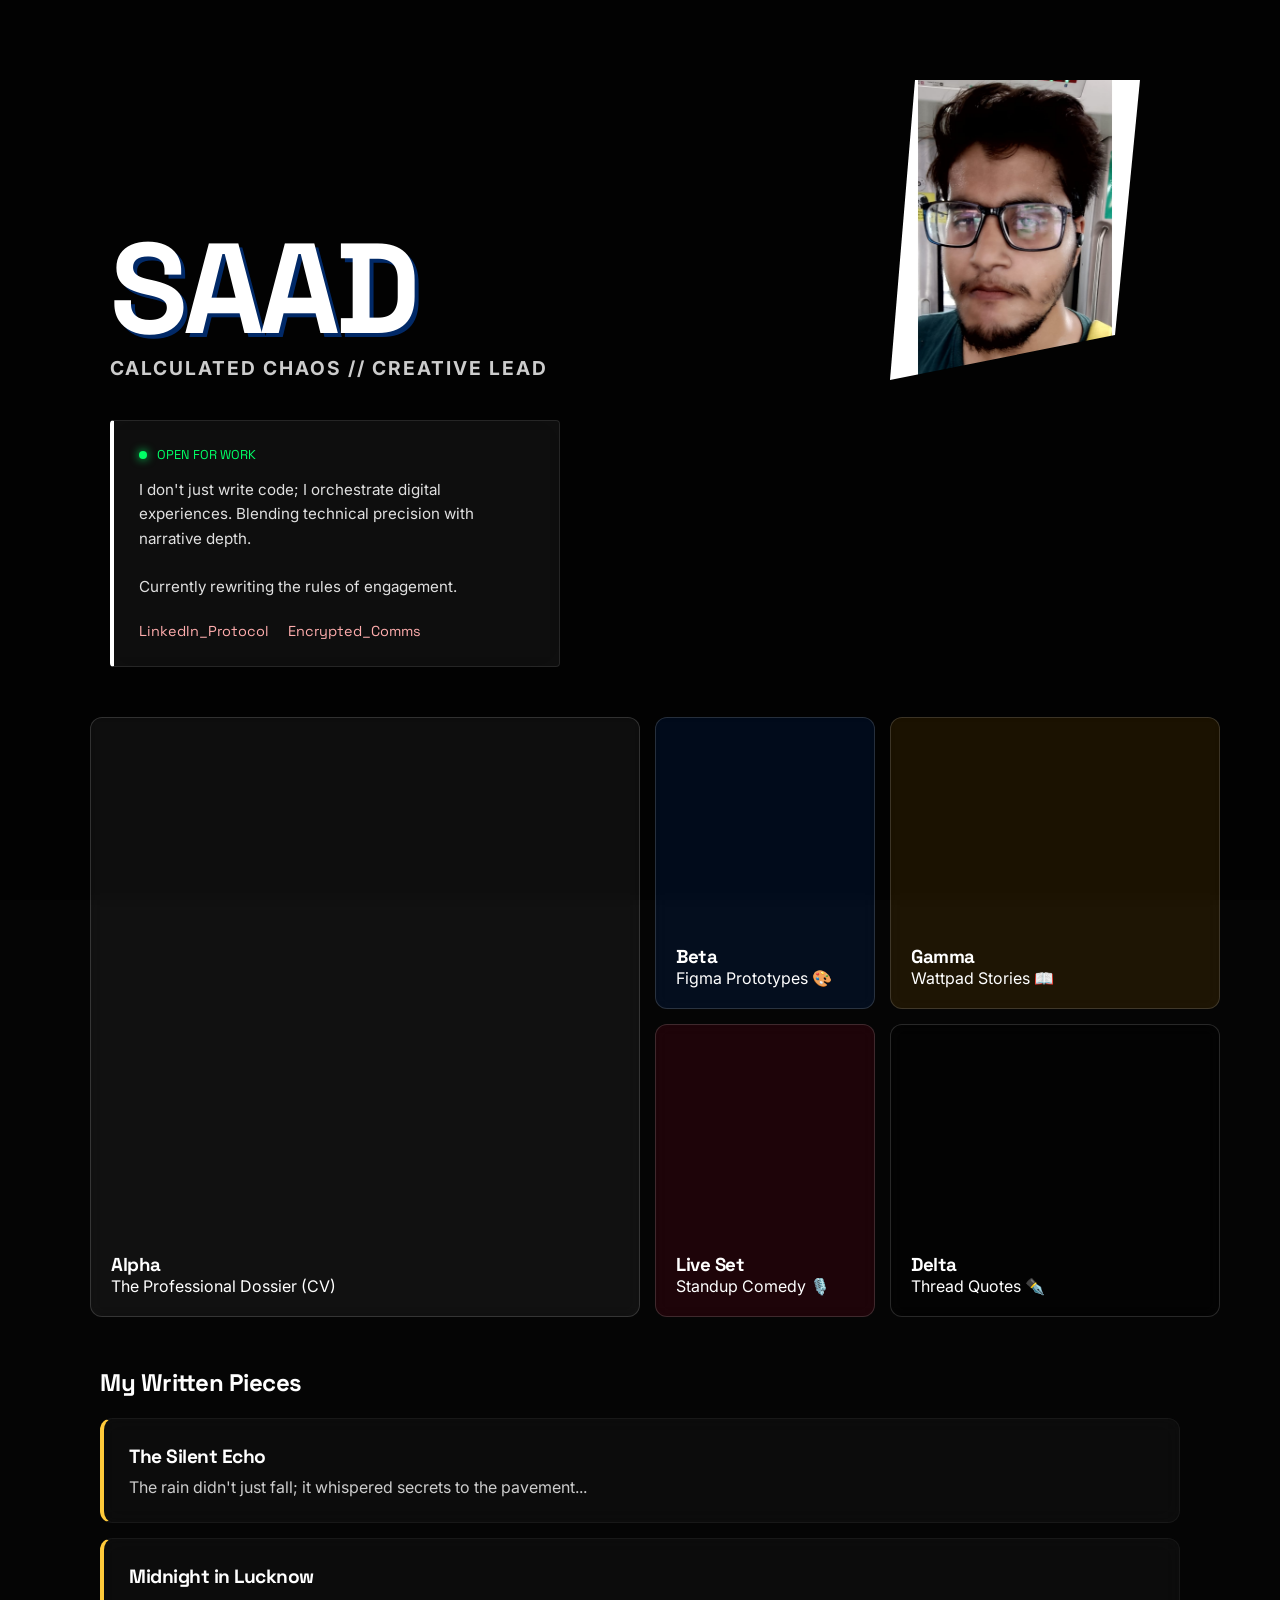
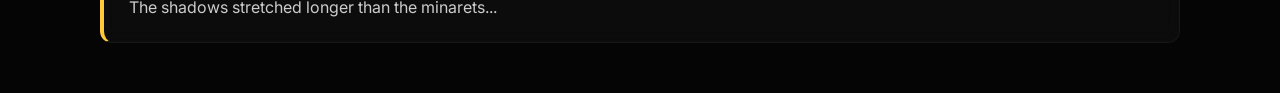
==== index.html @ eea9efc8 "Initial commit of the family friendly version of Saad-PW" ====
<!DOCTYPE html>
<html lang="en">
<head>
    <meta charset="UTF-8">
    <meta name="viewport" content="width=device-width, initial-scale=1.0">
    <title>Saad's Portfolio</title>
    <link rel="stylesheet" href="css/style.css">
</head>
<body>

    <video id="bg-video" autoplay muted loop playsinline>
        <source src="assets/videosbg/clear.mp4" type="video/mp4">
    </video>
    <div class="video-overlay"></div> <div class="main-wrapper">
<header class="hero-section">
    
    <div class="title-block">
        <h1 class="glitch-text" data-text="SAAD">SAAD</h1>
        <h2 class="role-text">Calculated Chaos // Creative Lead</h2>
    </div>
<div class="funk-portrait-container">
    <div class="glitch-wrapper">
        <video class="intro-video" muted loop playsinline id="introVid">
            <source src="assets/videosbg/clear.mp4" type="video/mp4"> </video>
        
        <div class="static-image" style="background-image: url('assets/Images/Other-Images/notionpfp.jpg');"></div>
    </div>
</div>

<script>
    // Simple script to play video on hover
    const portrait = document.querySelector('.funk-portrait-container');
    const introVid = document.getElementById('introVid');

    portrait.addEventListener('mouseenter', () => introVid.play());
    portrait.addEventListener('mouseleave', () => introVid.pause());
</script>
    <div class="about-dossier protected-text">
        <div class="dossier-header">
            <span class="status-dot"></span>
            <span class="status-text">OPEN FOR WORK</span>
        </div>
        <p>
            I don't just write code; I orchestrate digital experiences. 
            Blending technical precision with narrative depth. 
            <br><br>
            Currently rewriting the rules of engagement.
        </p>
        
        <div class="dossier-links">
            <a href="https://www.linkedin.com/in/saad-malick-43734b263/" target="_blank">LinkedIn_Protocol</a>
            <a href="mailto: saadmalick51@gmail.com">Encrypted_Comms</a>
        </div>
    </div>

</header>
       <div class="bento-container">
    
    <a href="projects/alpha.html" class="bento-item item-1">
        <div class="content">
            <h3>Alpha</h3>
            <p>The Professional Dossier (CV)</p>
        </div>
    </a>

    <a href="projects/beta.html" class="bento-item item-2">
        <div class="content">
            <h3>Beta</h3>
            <p>Figma Prototypes 🎨</p>
        </div>
    </a>

    <a href="projects/comedy.html" class="bento-item item-5">
        <div class="content">
            <h3>Live Set</h3>
            <p>Standup Comedy 🎙️</p>
        </div>
    </a>

    <a href="projects/gamma.html" class="bento-item item-3">
        <div class="content">
            <h3>Gamma</h3>
            <p>Wattpad Stories 📖</p>
        </div>
    </a>

    <a href="projects/delta.html" class="bento-item item-4">
        <div class="content">
            <h3>Delta</h3>
            <p>Thread Quotes ✒️</p>
        </div>
    </a>

</div>
        <section class="writing-section">
            <h2 style="color: white; margin-bottom: 20px;">My Written Pieces</h2>
            
            <a href="sq/Stories/Wattpad/Benaam.html" class="story-card protected-text">
                <div class="story-content">
                    <h3>The Silent Echo</h3>
                    <p>The rain didn't just fall; it whispered secrets to the pavement...</p>
                </div>
                <div class="read-more">Read Piece →</div>
            </a>

            <a href="sq/Quotes/NHIE.html" class="story-card protected-text">
                <div class="story-content">
                    <h3>Midnight in Lucknow</h3>
                    <p>The shadows stretched longer than the minarets...</p>
                </div>
                <div class="read-more">Read Piece →</div>
            </a>
        </section>

    </div>

    <script>
        // List your video files here
        const videos = [
            "assets/videos/clear.mp4",
            "assets/videos/video2.mp4", // Add your second video here
            "assets/videos/video3.mp4"  // Add your third video here
        ];

        let currentVideo = 0;
        const videoElement = document.getElementById('bg-video');

        // When one video ends, play the next one
        videoElement.addEventListener('ended', () => {
            currentVideo = (currentVideo + 1) % videos.length; // Loop back to start
            videoElement.src = videos[currentVideo];
            videoElement.play();
        });
        
        // Note: Since 'loop' is on in HTML, it will loop the SAME video. 
        // If you want to cycle different videos, remove the 'loop' attribute in HTML above.
    </script>

</body>
</html>
---- css/style.css ----
@import url('https://fonts.googleapis.com/css2?family=Inter:wght@400;600&family=Space+Grotesk:wght@500;700&display=swap');
/* Reset default browser spacing */
* {
    margin: 0;
    padding: 0;
    box-sizing: border-box;
}

body {
    background-color: #050505; /* Dark mode base */
    color: #ffffff;
    font-family: 'Inter' , sans-serif;
}
h1, h2, h3 {
    font-family: 'Space Grotesk', sans-serif; /* Bold headers */
    letter-spacing: -0.5px; /* Tighter letters look more professional */
}

/* --- THE FUNK PORTRAIT --- */
.funk-portrait-container {
    position: relative;
    width: 250px;
    height: 300px;
    margin: 0 30px; /* Space between title and bio */
    
    /* THE GUESS: A jagged, aggressive shard shape */
    clip-path: polygon(10% 0, 100% 0, 90% 85%, 0% 100%);
    
    background: #000;
    transition: transform 0.3s ease;
    cursor: pointer;
}

.funk-portrait-container:hover {
    transform: scale(1.05) rotate(2deg); /* Tilted pop */
}

.glitch-wrapper {
    position: relative;
    width: 100%;
    height: 100%;
    overflow: hidden;
}

.intro-video {
    width: 100%;
    height: 100%;
    object-fit: cover;
    position: absolute;
    top: 0;
    left: 0;
    z-index: 1; /* Behind image */
    filter: contrast(1.2) saturate(0); /* Black & white video feels cooler */
}

.static-image {
    width: 100%;
    height: 100%;
    position: absolute;
    top: 0;
    left: 0;
    background-size: cover;
    background-position: center;
    z-index: 2; /* On top */
    
    /* The Reveal Animation */
    transition: opacity 0.4s ease-in-out;
}

/* Hover Effect: Image vanishes to reveal video */
.funk-portrait-container:hover .static-image {
    opacity: 0; 
}

/* --- HERO SECTION LAYOUT --- */
.hero-section {
    max-width: 1100px;
    margin: 80px auto 40px auto; /* Spacing from top */
    padding: 0 20px;
    display: flex;
    justify-content: space-between; /* Pushes Title left, Bio right */
    align-items: flex-end; /* Aligns them at the bottom */
    flex-wrap: wrap; /* Wraps on mobile */
    gap: 40px;
}

/* --- THE TITLE (Massive) --- */
.title-block h1 {
    font-family: 'Space Grotesk', sans-serif;
    font-size: 8rem; /* HUGE text */
    line-height: 0.9;
    font-weight: 700;
    color: white;
    text-transform: uppercase;
    letter-spacing: -5px;
    margin: 0;
    
    /* The "Glitch" Shadow effect */
    text-shadow: 4px 4px 0px rgba(0, 100, 255, 0.4); 
}

.role-text {
    font-family: 'Inter', sans-serif;
    font-size: 1.2rem;
    letter-spacing: 2px;
    color: #ccc;
    text-transform: uppercase;
    margin-top: 10px;
}

/* --- THE ABOUT DOSSIER (LinkedIn but Cool) --- */
.about-dossier {
    flex: 1; /* Takes available space */
    min-width: 300px; /* Won't get too squished */
    max-width: 450px;
    
    /* Glass Effect */
    background: rgba(255, 255, 255, 0.05);
    backdrop-filter: blur(15px);
    border: 1px solid rgba(255, 255, 255, 0.1);
    border-left: 4px solid #ffffff; /* Stark white accent */
    padding: 25px;
    border-radius: 4px; /* Sharper corners for a "technical" feel */
}

.dossier-header {
    display: flex;
    align-items: center;
    gap: 10px;
    margin-bottom: 15px;
    font-size: 0.8rem;
    font-family: 'Space Grotesk', sans-serif;
    color: #00ff66; /* Matrix Green for status */
}

.status-dot {
    width: 8px;
    height: 8px;
    background-color: #00ff66;
    border-radius: 50%;
    box-shadow: 0 0 10px #00ff66; /* Glowing dot */
}

.about-dossier p {
    font-size: 0.95rem;
    line-height: 1.6;
    color: #e0e0e0;
    margin-bottom: 20px;
}

/* Links that look like terminal commands */
.dossier-links a {
    display: inline-block;
    margin-right: 15px;
    font-family: 'Space Grotesk', sans-serif;
    font-size: 0.9rem;
    color: #ffadad; /* Uses your Alpha Red */
    text-decoration: none;
    border-bottom: 1px solid transparent;
    transition: all 0.3s ease;
}

.dossier-links a:hover {
    border-bottom: 1px solid #ffadad;
    letter-spacing: 1px; /* Expands on hover */
}

/* --- MOBILE TWEAK --- */
@media (max-width: 768px) {
    .hero-section {
        flex-direction: column; /* Stack them on phone */
        align-items: flex-start;
        margin-top: 40px;
    }
    .title-block h1 {
        font-size: 5rem; /* Smaller on phone */
    }
}

/* The Grid Container - UPDATED */
.bento-container {
    display: grid;
    /* 1. Squeeze it: Restrict the width */
    max-width: 1100px; 
    width: 90%; /* Keeps it responsive on smaller screens */
    
    /* 2. Center it: Top/Bottom margin 50px, Left/Right auto */
    margin: 50px auto; 
    
    /* 3. Adjust Height: auto lets it grow if content grows, or stick to fixed */
    height: 600px; /* Fixed height keeps the bento look clean */
    
    grid-template-columns: 50% 20% 30%;
    grid-template-rows: 1fr 1fr;
    gap: 15px; /* Increased gap looks better when centered */
}

/* UPDATED: Glass Base Style for All Items */

.bento-item {
    position: relative;
    display: block;
    overflow: hidden;
    text-decoration: none;
    color: white;
    
    /* THE NEW GLASS EFFECT */
    background: rgba(255, 255, 255, 0.05); /* Extremely clear glass */
    backdrop-filter: blur(8px); /* Blurs the video behind the box */
    border: 1px solid rgba(255, 255, 255, 0.15); /* Thin frost border */
    border-radius: 12px;
    
    /* Animation & Layout */
    transition: all 0.4s cubic-bezier(0.175, 0.885, 0.32, 1.275);
}
 
/* Departmental Colors (The "Calculated" part) */
/* Item 1 (Alpha/Red) is handled by the video, so we leave it */

/* UPDATED: Faint Tints (Letting the video show through) */

/* Item 1 is handled by its own content or defaults to the clear glass above */

.item-2 { 
    background: rgba(0, 100, 255, 0.1); /* Faint Blue Tint */
}

.item-3 { 
    background: rgba(0, 255, 100, 0.1); /* Faint Green Tint */
}

.item-4 { 
    background: rgba(150, 0, 255, 0.1); /* Faint Purple Tint */
}


/* Hover and Click Effects */
/* The Interaction */
.bento-item:hover {
    transform: scale(1.02) translateY(-5px); /* Grows and floats up */
    border-color: rgba(255, 255, 255, 0.4); /* Border gets brighter */
    box-shadow: 0 10px 30px -10px rgba(0, 0, 0, 0.5); /* Adds a deep shadow */
}

/* Specific Glows on Hover */
.item-2:hover { box-shadow: 0 10px 30px -10px rgba(0, 100, 255, 0.3); } /* Blue Glow */
.item-3:hover { box-shadow: 0 10px 30px -10px rgba(0, 255, 100, 0.3); } /* Green Glow */
.item-4:hover { box-shadow: 0 10px 30px -10px rgba(150, 0, 255, 0.3); } /* Purple Glow */
/* --- UPDATED GRID POSITIONING (5 Items) --- */

/* Item 1: Big Left (Unchanged) */
.item-1 { 
    grid-column: 1; 
    grid-row: 1 / span 2; 
}

/* Item 2: Top Middle (Figma) */
.item-2 { 
    grid-column: 2; 
    grid-row: 1; /* Now only takes top half */
    background: rgba(0, 100, 255, 0.1); /* Blue tint */
}

/* Item 5: Bottom Middle (Comedy) - NEW */
.item-5 { 
    grid-column: 2; 
    grid-row: 2; /* Takes bottom half */
    background: rgba(255, 0, 50, 0.1); /* Red tint for the mic */
}

/* Item 3: Top Right (Wattpad) */
.item-3 { 
    grid-column: 3; 
    grid-row: 1; 
    background: rgba(255, 165, 0, 0.1); /* Orange tint */
}

/* Item 4: Bottom Right (Threads) */
.item-4 { 
    grid-column: 3; 
    grid-row: 2; 
    background: rgba(0, 0, 0, 0.3); /* Dark tint */
}

/* Add Hover Glow for Item 5 */
.item-5:hover { box-shadow: 0 10px 30px -10px rgba(255, 0, 50, 0.4); }
/* Video Background Magic */
/* --- FULL PAGE VIDEO BACKGROUND --- */
#bg-video {
    position: fixed; /* Sticks to the screen */
    right: 0;
    bottom: 0;
    min-width: 100%;
    min-height: 100%;
    z-index: -2; /* Puts it way back */
    object-fit: cover; /* Ensures no black bars */
}

/* Optional: Dark Overlay so text is readable on bright videos */
.video-overlay {
    position: fixed;
    top: 0;
    left: 0;
    width: 100%;
    height: 100%;
    background: rgba(0, 0, 0, 0.6); /* Adjust 0.6 to make it darker/lighter */
    z-index: -1;
}

/* --- TRANSPARENT BENTO ITEMS --- */
/* We update this so the video shines through the boxes */


/* Content Positioning */
.content {
    position: relative;
    z-index: 2; /* Sits on top of video */
    padding: 20px;
    height: 100%;
    display: flex;
    flex-direction: column;
    justify-content: flex-end; /* Pushes text to bottom */
}


/* The "Glass Case" - Prevents Text Selection */
.protected-text {
    -webkit-user-select: none; /* Safari */
    -moz-user-select: none; /* Firefox */
    -ms-user-select: none; /* IE10+/Edge */
    user-select: none; /* Standard */
    cursor: default; /* Keeps the mouse pointer from changing to a text bar */
}
/* Writer's Portfolio Styling */
.writing-section {
    max-width: 800px; /* Reading width should be narrower for comfort */
    margin: 50px auto; /* Center it below the bento */
    padding: 20px;
    color: #eee;
}
/* --- Writer's Section Styling --- */

.writing-section {
    max-width: 1100px; /* Matches the bento grid width */
    margin: 50px auto;
    padding: 0 10px; /* Aligns with grid padding */
}

.story-card {
    /* Layout */
    display: flex;
    justify-content: space-between; /* Pushes "Read More" to the right */
    align-items: center;
    margin-bottom: 15px;
    padding: 25px;
    
    /* The "Writer's Glass" Look */
    background: rgba(255, 255, 255, 0.03); /* Slightly darker than projects */
    border: 1px solid rgba(255, 255, 255, 0.05);
    border-radius: 12px;
    backdrop-filter: blur(10px);
    
    /* Text Styles */
    color: #ccc; /* Softer text for reading */
    text-decoration: none;
    
    /* Animation setup */
    transition: all 0.3s ease;
    border-left: 4px solid #ffca3a; /* Gold Accent for Writing */
}

.story-card h3 {
    color: white;
    margin-bottom: 8px;
    font-size: 1.2rem;
}

.read-more {
    font-size: 0.9rem;
    color: #ffca3a; /* Match the accent */
    font-weight: 600;
    opacity: 0; /* Hidden by default */
    transform: translateX(-10px);
    transition: all 0.3s ease;
}

/* --- The Hover Interaction --- */

.story-card:hover {
    background: linear-gradient(90deg, rgba(30, 30, 30, 0.9), rgba(255, 202, 58, 0.05));
    transform: translateX(5px); /* Slides slightly to the right */
    border-color: rgba(255, 202, 58, 0.3);
}

.story-card:hover .read-more {
    opacity: 1; /* Show the arrow */
    transform: translateX(0); /* Slide it into place */
}
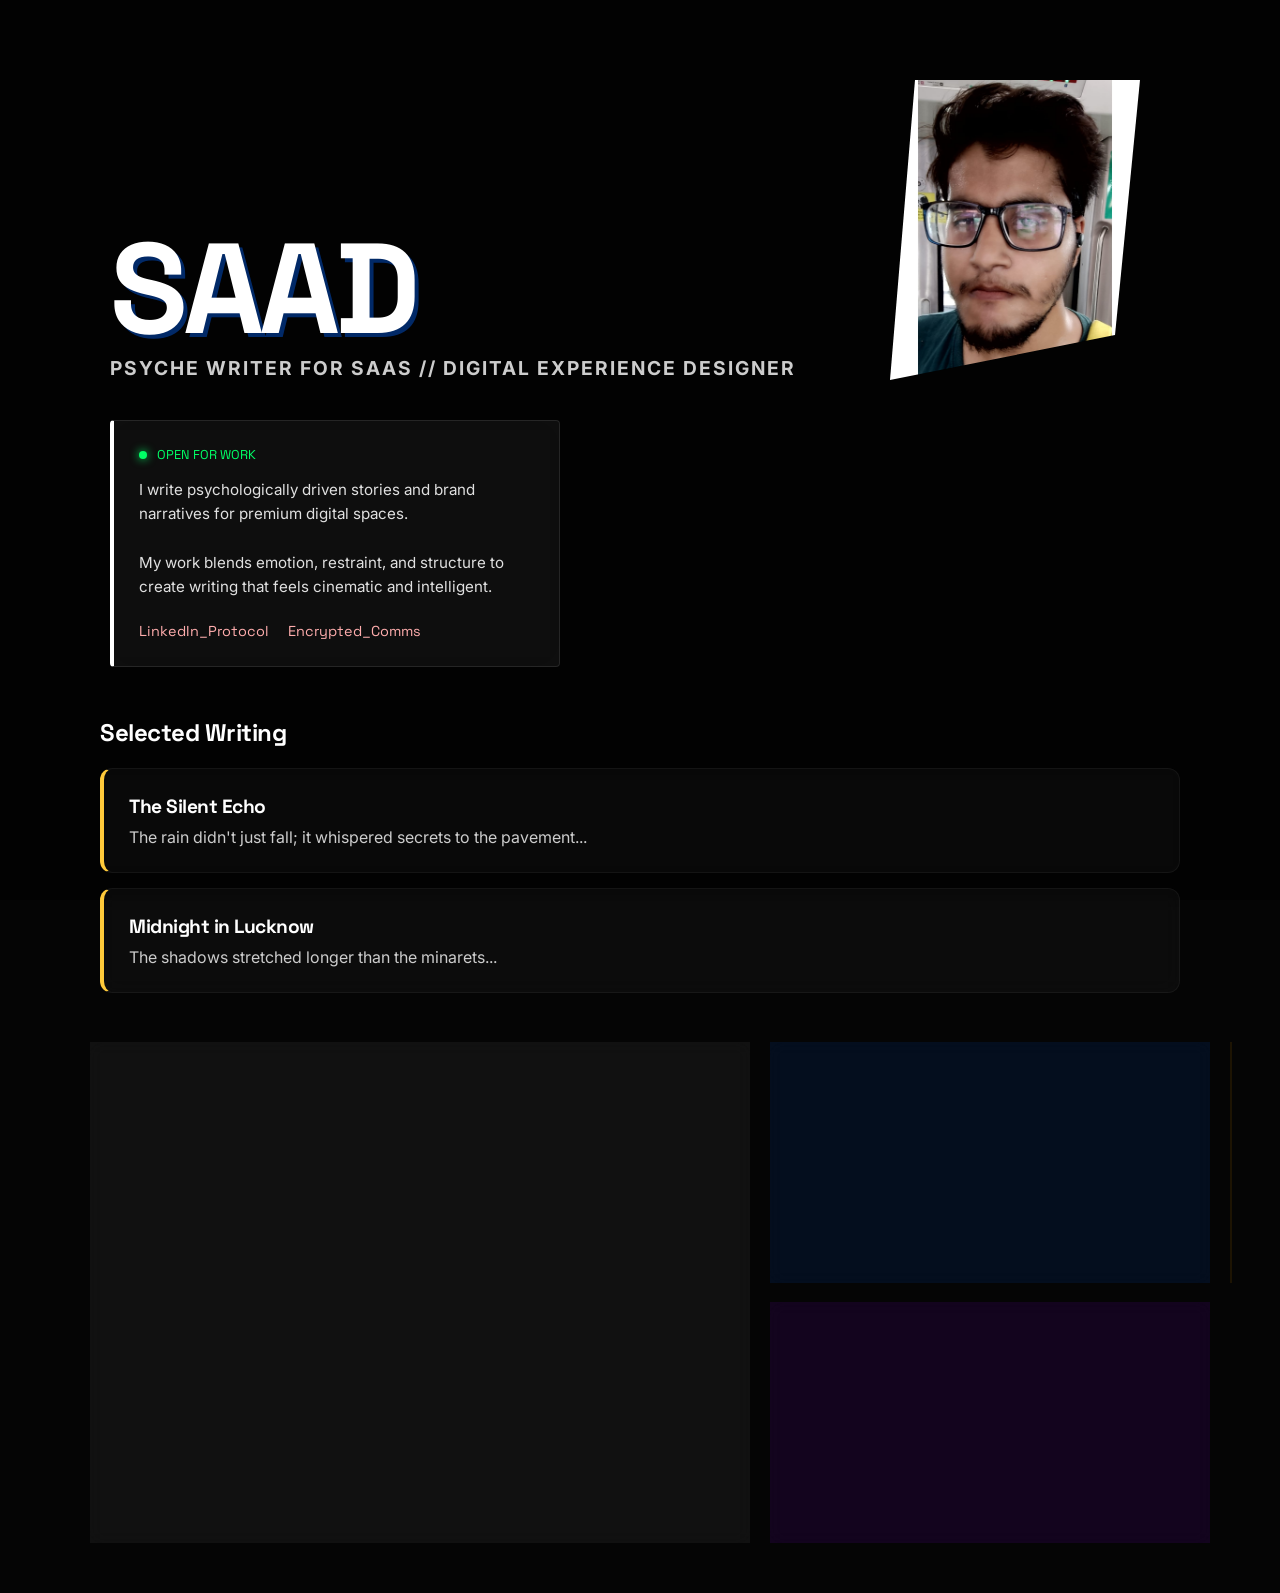
==== commit 9d56c9f3: "Update site layoutand prioritize writing portfolio" ====
--- a/index.html
+++ b/index.html
@@ -3,138 +3,141 @@
 <head>
     <meta charset="UTF-8">
     <meta name="viewport" content="width=device-width, initial-scale=1.0">
-    <title>Saad's Portfolio</title>
+    <title>SAAD – Writer & Digital Strategist</title>
     <link rel="stylesheet" href="css/style.css">
 </head>
 <body>
 
-    <video id="bg-video" autoplay muted loop playsinline>
-        <source src="assets/videosbg/clear.mp4" type="video/mp4">
-    </video>
-    <div class="video-overlay"></div> <div class="main-wrapper">
+<!-- Background Video -->
+<video id="bg-video" autoplay muted loop playsinline>
+    <source src="assets/videosbg/clear.mp4" type="video/mp4">
+</video>
+<div class="video-overlay"></div>
+
+<div class="main-wrapper">
+
+<!-- HERO SECTION -->
 <header class="hero-section">
-    
+
     <div class="title-block">
         <h1 class="glitch-text" data-text="SAAD">SAAD</h1>
-        <h2 class="role-text">Calculated Chaos // Creative Lead</h2>
+        <h2 class="role-text">Psyche Writer for SaaS // Digital Experience Designer</h2>
     </div>
-<div class="funk-portrait-container">
-    <div class="glitch-wrapper">
-        <video class="intro-video" muted loop playsinline id="introVid">
-            <source src="assets/videosbg/clear.mp4" type="video/mp4"> </video>
-        
-        <div class="static-image" style="background-image: url('assets/Images/Other-Images/notionpfp.jpg');"></div>
+
+    <div class="funk-portrait-container">
+        <div class="glitch-wrapper">
+            <video class="intro-video" muted loop playsinline id="introVid">
+                <source src="assets/videosbg/clear.mp4" type="video/mp4">
+            </video>
+            <div class="static-image" style="background-image: url('assets/Images/Other-Images/notionpfp.jpg');"></div>
+        </div>
     </div>
-</div>
 
-<script>
-    // Simple script to play video on hover
-    const portrait = document.querySelector('.funk-portrait-container');
-    const introVid = document.getElementById('introVid');
-
-    portrait.addEventListener('mouseenter', () => introVid.play());
-    portrait.addEventListener('mouseleave', () => introVid.pause());
-</script>
     <div class="about-dossier protected-text">
         <div class="dossier-header">
             <span class="status-dot"></span>
             <span class="status-text">OPEN FOR WORK</span>
         </div>
         <p>
-            I don't just write code; I orchestrate digital experiences. 
-            Blending technical precision with narrative depth. 
+            I write psychologically driven stories and brand narratives for premium digital spaces.
             <br><br>
-            Currently rewriting the rules of engagement.
+            My work blends emotion, restraint, and structure to create writing that feels cinematic and intelligent.
         </p>
-        
+
         <div class="dossier-links">
             <a href="https://www.linkedin.com/in/saad-malick-43734b263/" target="_blank">LinkedIn_Protocol</a>
-            <a href="mailto: saadmalick51@gmail.com">Encrypted_Comms</a>
+            <a href="mailto:saadmalick51@gmail.com">Encrypted_Comms</a>
         </div>
     </div>
 
 </header>
-       <div class="bento-container">
-    
-    <a href="projects/alpha.html" class="bento-item item-1">
+
+<!-- WRITING PREVIEW FIRST (YOU SELL WORDS) -->
+<section class="writing-section">
+    <h2 style="color: white; margin-bottom: 20px;">Selected Writing</h2>
+
+    <a href="stories/Stories/Wattpad/Benaam.html" class="story-card protected-text">
+        <div class="story-content">
+            <h3>The Silent Echo</h3>
+            <p>The rain didn't just fall; it whispered secrets to the pavement...</p>
+        </div>
+        <div class="read-more">Read Piece →</div>
+    </a>
+
+    <a href="stories/Quotes/NHIE.html" class="story-card protected-text">
+        <div class="story-content">
+            <h3>Midnight in Lucknow</h3>
+            <p>The shadows stretched longer than the minarets...</p>
+        </div>
+        <div class="read-more">Read Piece →</div>
+    </a>
+</section>
+
+<!-- BENTO GRID : WRITING → DESIGN → CV → CONTACT -->
+<section class="bento-container">
+
+    <!-- ALPHA = WRITING (PRIMARY PRODUCT) -->
+    <a href="projects/gamma.html" class="bento-item item-1">
         <div class="content">
             <h3>Alpha</h3>
-            <p>The Professional Dossier (CV)</p>
+            <p>Writing Portfolio ✍️</p>
         </div>
     </a>
 
+    <!-- BETA = DESIGN -->
     <a href="projects/beta.html" class="bento-item item-2">
         <div class="content">
             <h3>Beta</h3>
-            <p>Figma Prototypes 🎨</p>
+            <p>Design & UX 🎨</p>
         </div>
     </a>
 
-    <a href="projects/comedy.html" class="bento-item item-5">
+    <!-- GAMMA = RESUME -->
+    <a href="projects/alpha.html" class="bento-item item-3">
         <div class="content">
-            <h3>Live Set</h3>
-            <p>Standup Comedy 🎙️</p>
+            <h3>Gamma</h3>
+            <p>Curriculum Vitae 📄</p>
         </div>
     </a>
 
-    <a href="projects/gamma.html" class="bento-item item-3">
+    <!-- CONTACT = CONVERSION -->
+    <a href="mailto:saadmalick51@gmail.com" class="bento-item item-4">
         <div class="content">
-            <h3>Gamma</h3>
-            <p>Wattpad Stories 📖</p>
+            <h3>Contact</h3>
+            <p>Hire Me 🤝</p>
         </div>
     </a>
 
-    <a href="projects/delta.html" class="bento-item item-4">
-        <div class="content">
-            <h3>Delta</h3>
-            <p>Thread Quotes ✒️</p>
-        </div>
-    </a>
+</section>
 
 </div>
-        <section class="writing-section">
-            <h2 style="color: white; margin-bottom: 20px;">My Written Pieces</h2>
-            
-            <a href="sq/Stories/Wattpad/Benaam.html" class="story-card protected-text">
-                <div class="story-content">
-                    <h3>The Silent Echo</h3>
-                    <p>The rain didn't just fall; it whispered secrets to the pavement...</p>
-                </div>
-                <div class="read-more">Read Piece →</div>
-            </a>
 
-            <a href="sq/Quotes/NHIE.html" class="story-card protected-text">
-                <div class="story-content">
-                    <h3>Midnight in Lucknow</h3>
-                    <p>The shadows stretched longer than the minarets...</p>
-                </div>
-                <div class="read-more">Read Piece →</div>
-            </a>
-        </section>
+<!-- Hover Video Script -->
+<script>
+const portrait = document.querySelector('.funk-portrait-container');
+const introVid = document.getElementById('introVid');
 
-    </div>
+portrait.addEventListener('mouseenter', () => introVid.play());
+portrait.addEventListener('mouseleave', () => introVid.pause());
+</script>
 
-    <script>
-        // List your video files here
-        const videos = [
-            "assets/videos/clear.mp4",
-            "assets/videos/video2.mp4", // Add your second video here
-            "assets/videos/video3.mp4"  // Add your third video here
-        ];
+<!-- Background Video Rotation -->
+<script>
+const videos = [
+    "assets/videos/clear.mp4",
+    "assets/videos/video2.mp4",
+    "assets/videos/video3.mp4"
+];
 
-        let currentVideo = 0;
-        const videoElement = document.getElementById('bg-video');
+let currentVideo = 0;
+const videoElement = document.getElementById('bg-video');
 
-        // When one video ends, play the next one
-        videoElement.addEventListener('ended', () => {
-            currentVideo = (currentVideo + 1) % videos.length; // Loop back to start
-            videoElement.src = videos[currentVideo];
-            videoElement.play();
-        });
-        
-        // Note: Since 'loop' is on in HTML, it will loop the SAME video. 
-        // If you want to cycle different videos, remove the 'loop' attribute in HTML above.
-    </script>
+videoElement.addEventListener('ended', () => {
+    currentVideo = (currentVideo + 1) % videos.length;
+    videoElement.src = videos[currentVideo];
+    videoElement.play();
+});
+</script>
 
 </body>
-</html>+</html>
--- a/css/style.css
+++ b/css/style.css
@@ -177,24 +177,39 @@
     }
 }
 
-/* The Grid Container - UPDATED */
+/* --- PRO SITE LAYOUT (3 Items) --- */
 .bento-container {
     display: grid;
-    /* 1. Squeeze it: Restrict the width */
-    max-width: 1100px; 
-    width: 90%; /* Keeps it responsive on smaller screens */
-    
-    /* 2. Center it: Top/Bottom margin 50px, Left/Right auto */
-    margin: 50px auto; 
-    
-    /* 3. Adjust Height: auto lets it grow if content grows, or stick to fixed */
-    height: 600px; /* Fixed height keeps the bento look clean */
-    
-    grid-template-columns: 50% 20% 30%;
+    max-width: 1100px;
+    width: 90%;
+    margin: 50px auto;
+    height: 500px; /* Slightly shorter, more compact */
+    
+    /* Columns: 60% Resume | 40% Other */
+    grid-template-columns: 60% 40%;
+    /* Rows: Two equal halves for the right side */
     grid-template-rows: 1fr 1fr;
-    gap: 15px; /* Increased gap looks better when centered */
-}
-
+    gap: 20px;
+}
+
+/* Positioning */
+.item-1 { 
+    grid-column: 1; 
+    grid-row: 1 / span 2; /* Resume takes full left side */
+    background: rgba(255, 255, 255, 0.05);
+}
+
+.item-2 { 
+    grid-column: 2; 
+    grid-row: 1; /* Figma Top Right */
+    background: rgba(0, 100, 255, 0.1); 
+}
+
+.item-3 { 
+    grid-column: 2; 
+    grid-row: 2; /* Contact Bottom Right */
+    background: rgba(0, 255, 100, 0.1); /* Professional Green */
+}
 /* UPDATED: Glass Base Style for All Items */
 
 .bento-item {
@@ -261,12 +276,6 @@
     background: rgba(0, 100, 255, 0.1); /* Blue tint */
 }
 
-/* Item 5: Bottom Middle (Comedy) - NEW */
-.item-5 { 
-    grid-column: 2; 
-    grid-row: 2; /* Takes bottom half */
-    background: rgba(255, 0, 50, 0.1); /* Red tint for the mic */
-}
 
 /* Item 3: Top Right (Wattpad) */
 .item-3 { 
@@ -275,15 +284,6 @@
     background: rgba(255, 165, 0, 0.1); /* Orange tint */
 }
 
-/* Item 4: Bottom Right (Threads) */
-.item-4 { 
-    grid-column: 3; 
-    grid-row: 2; 
-    background: rgba(0, 0, 0, 0.3); /* Dark tint */
-}
-
-/* Add Hover Glow for Item 5 */
-.item-5:hover { box-shadow: 0 10px 30px -10px rgba(255, 0, 50, 0.4); }
 /* Video Background Magic */
 /* --- FULL PAGE VIDEO BACKGROUND --- */
 #bg-video {
